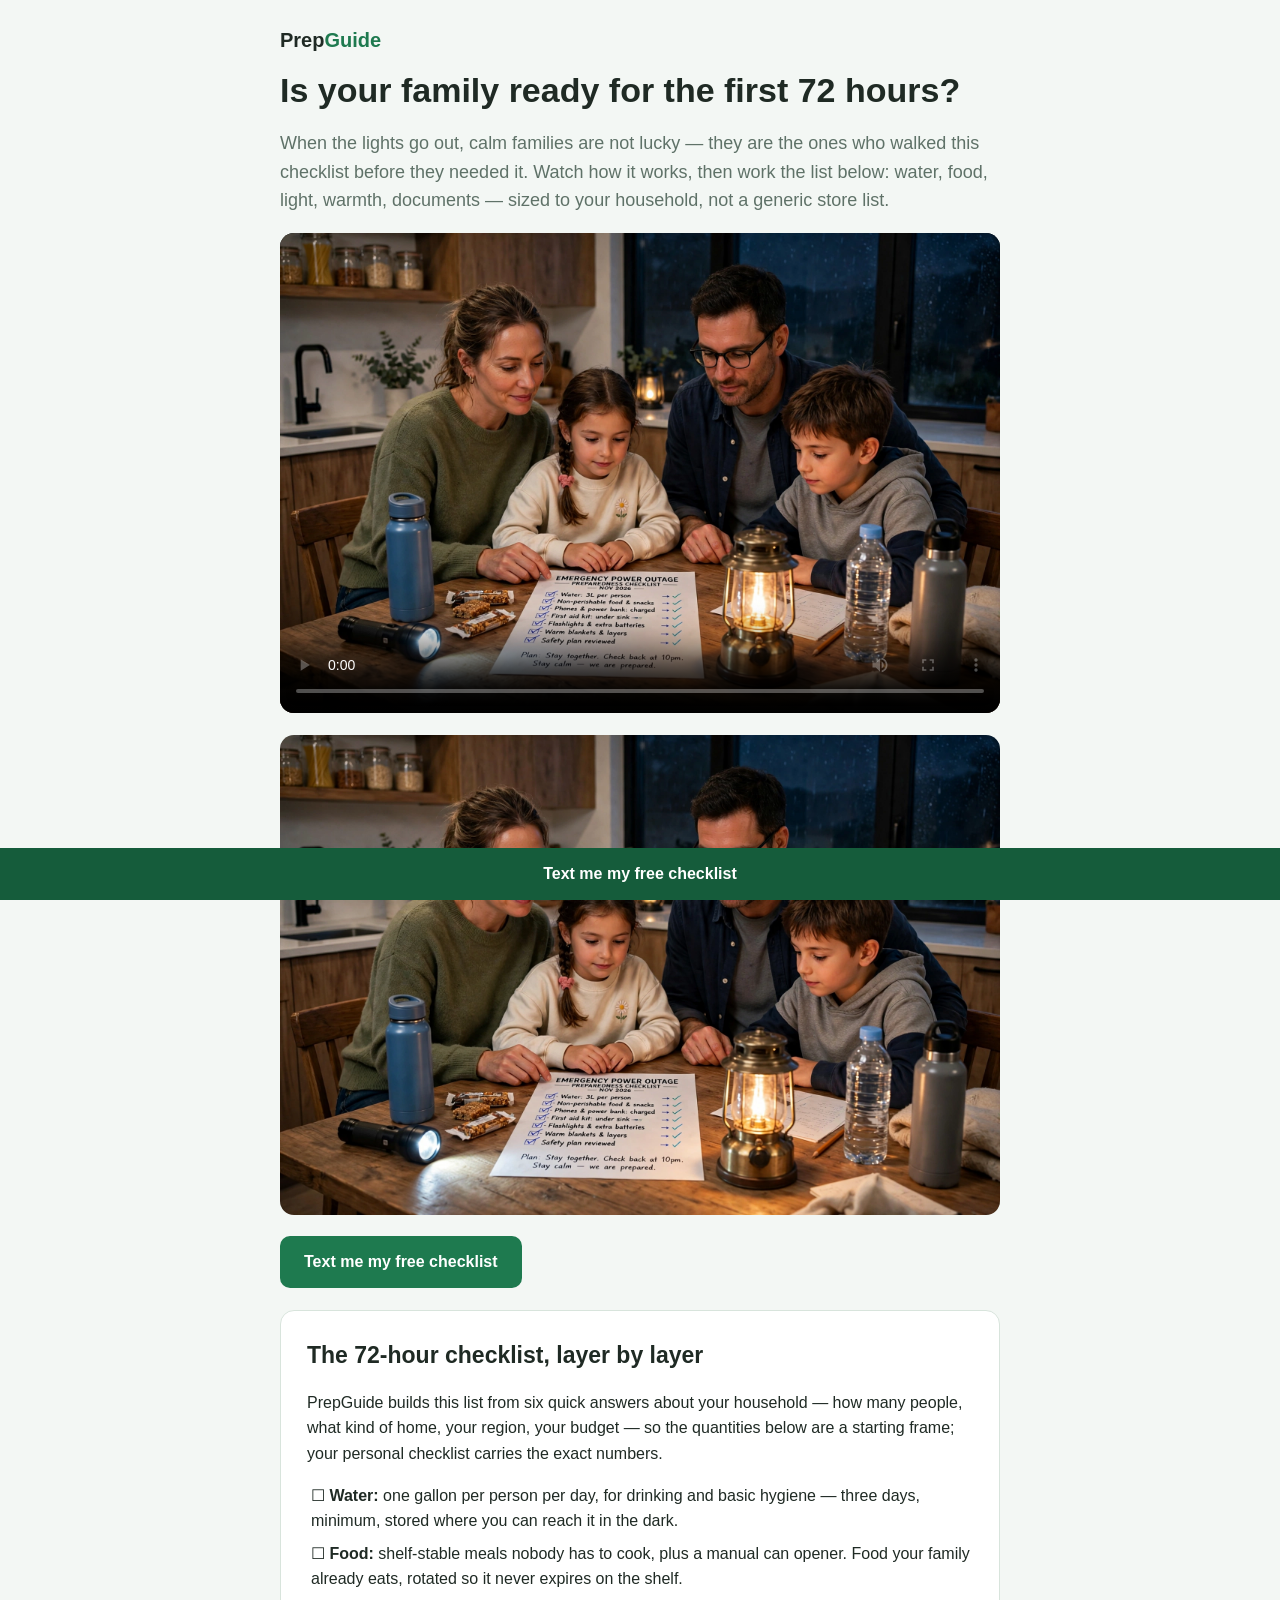
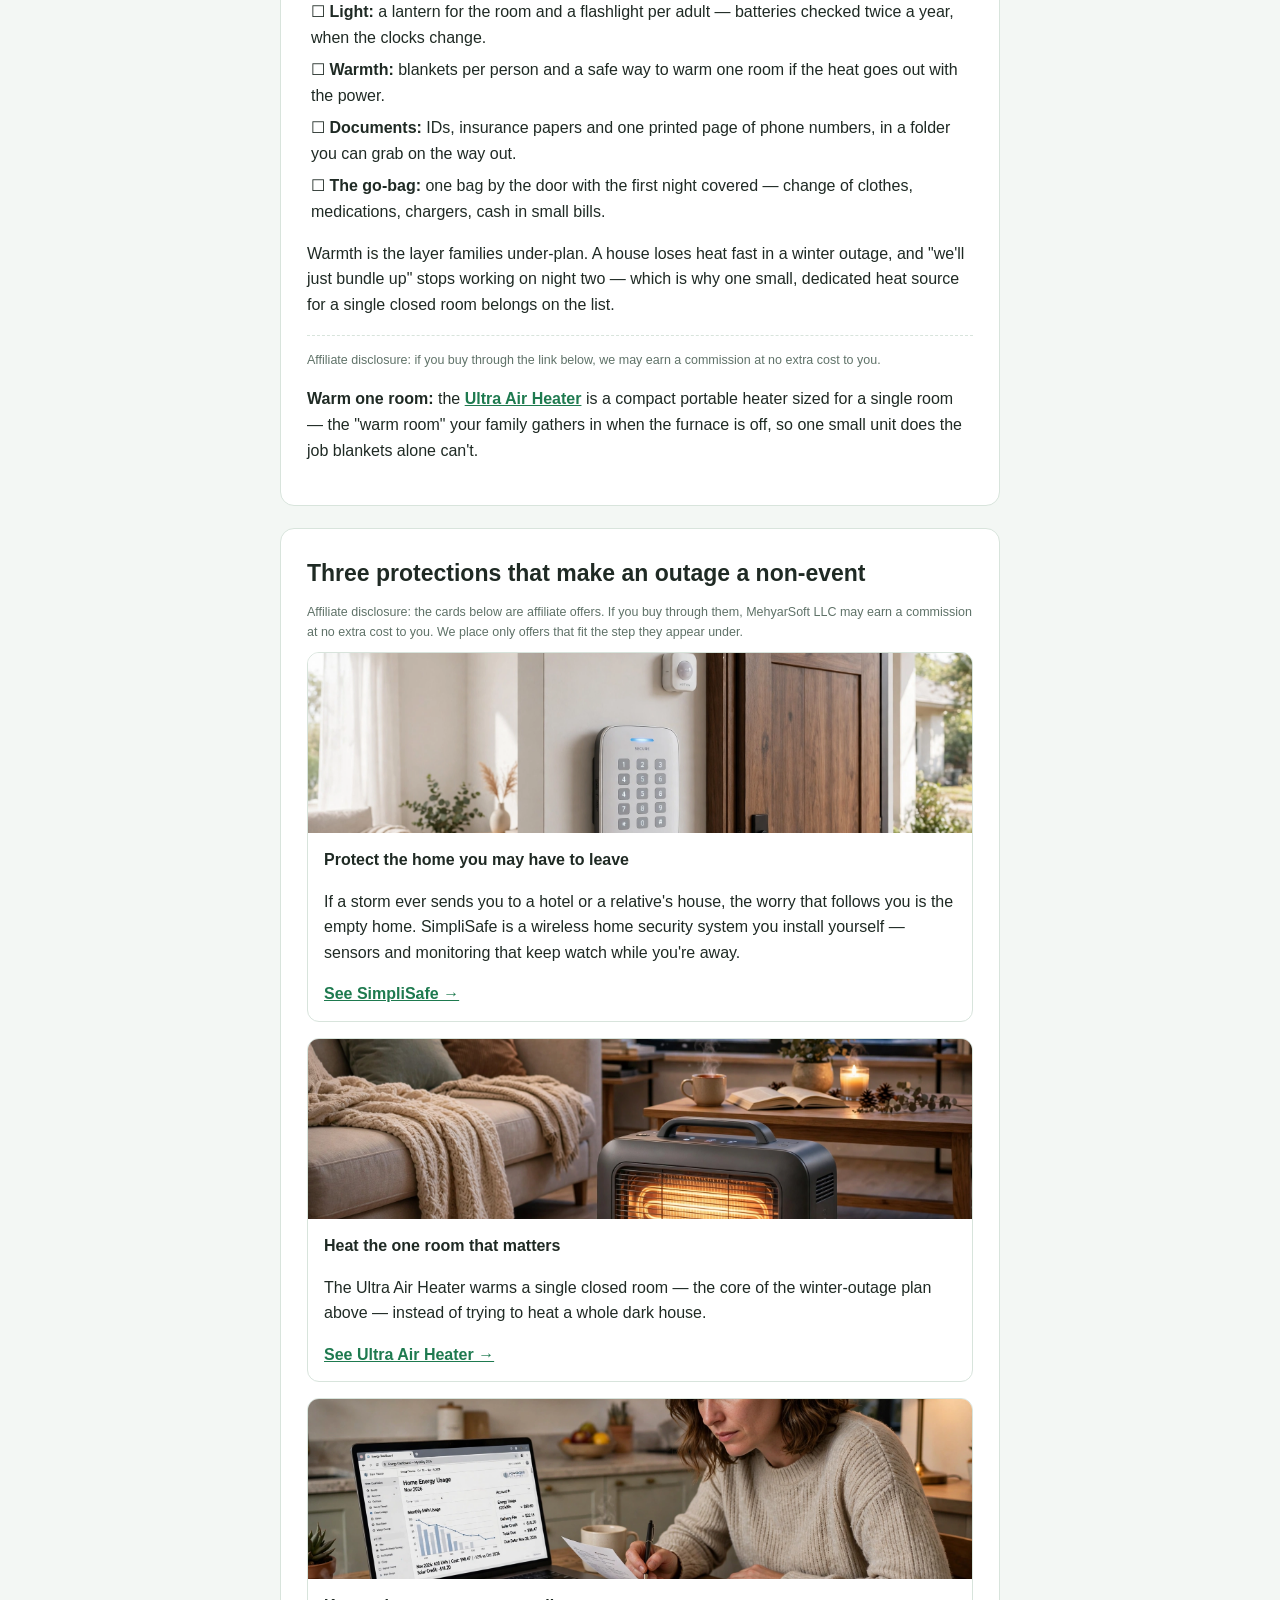
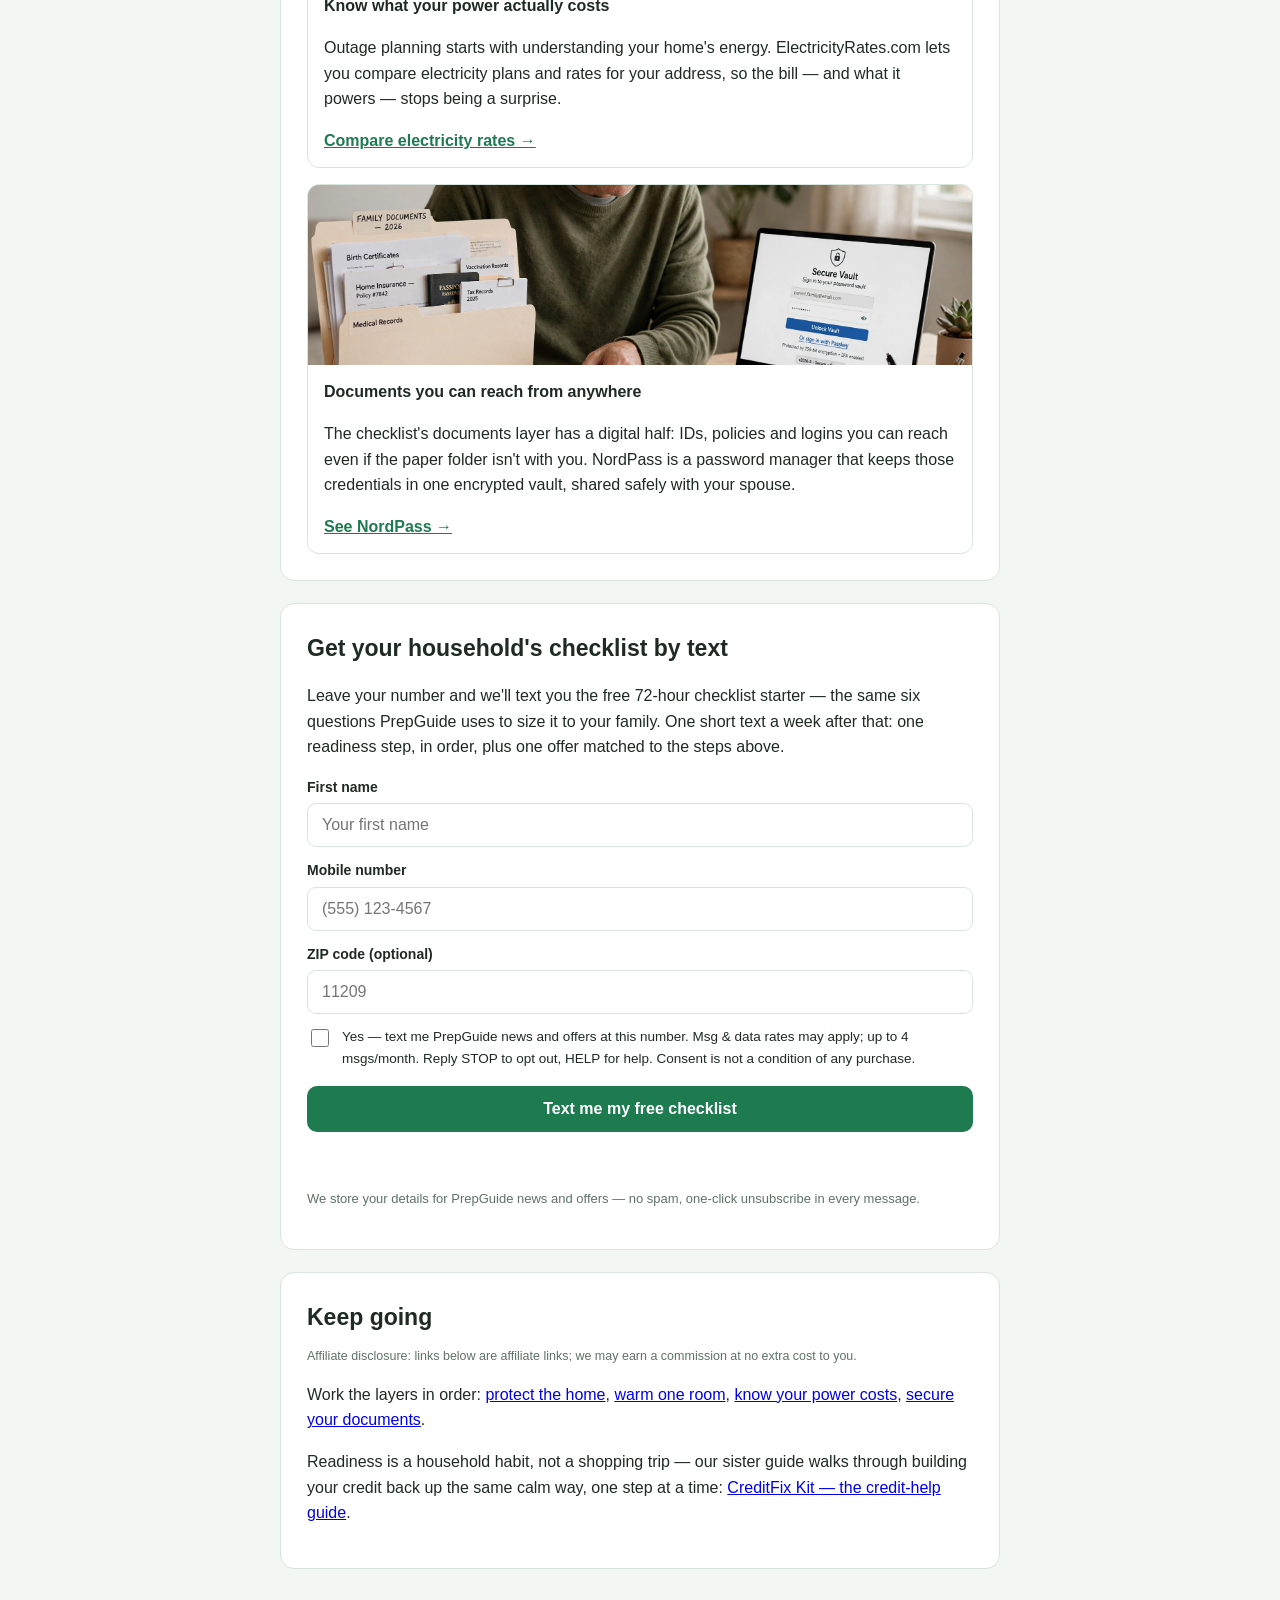
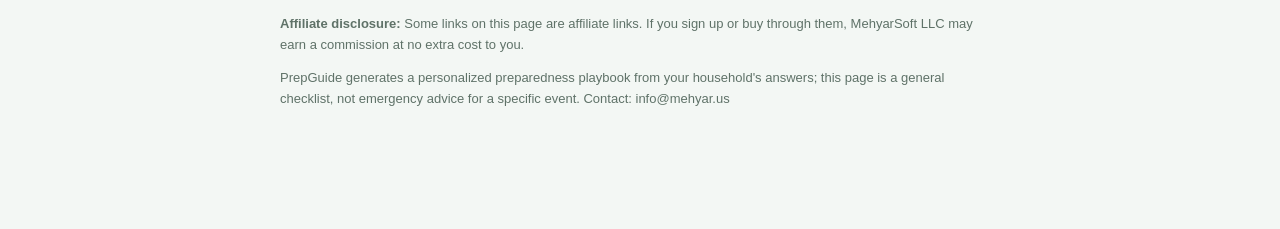
==== pwa/72-hour-ready/index.html @ e0c373b4 "LP-09 PrepGuide 72-hour-ready funnel page: subscribe-phone endpoint (prepguide_sms_subscribers) + si" ====
<!DOCTYPE html>
<html lang="en">
<head>
<meta charset="UTF-8">
<meta name="viewport" content="width=device-width, initial-scale=1.0">
<title>72-Hour Emergency Checklist for Your Family | PrepGuide</title>
<meta name="description" content="A free, household-sized 72-hour emergency checklist: water, food, light, warmth and documents — plus simple ways to protect your home before a storm or outage.">
<meta property="og:title" content="Is Your Family Ready for 72 Hours?">
<meta property="og:description" content="The calm family's checklist: water, food, light, warmth and documents, sized to your household — plus the home protections that make an outage a non-event.">
<meta property="og:type" content="article">
<meta property="og:url" content="https://prepguide.mehyar.us/72-hour-ready/">
<meta property="og:image" content="https://prepguide.mehyar.us/72-hour-ready/hero.webp">
<style>
:root{--ink:#1f2a24;--muted:#5f7268;--accent:#1e7a4f;--accent-dark:#155c3b;--bg:#f3f7f4;--card:#fff;--line:#d8e4dc;--ok:#177245}
*{box-sizing:border-box}body{margin:0;font-family:-apple-system,BlinkMacSystemFont,"Segoe UI",Roboto,Helvetica,Arial,sans-serif;color:var(--ink);background:var(--bg);line-height:1.6;padding-bottom:76px}
.wrap{max-width:760px;margin:0 auto;padding:0 20px}
.brand{font-weight:800;font-size:20px;padding:24px 0 4px}.brand span{color:var(--accent)}
h1{font-size:34px;line-height:1.2;margin:10px 0 12px}.hero p{font-size:18px;color:var(--muted)}
video{width:100%;border-radius:14px;background:#000}
.hero-img{width:100%;border-radius:14px;margin-top:14px}
.cta{display:inline-block;background:var(--accent);color:#fff;text-decoration:none;font-weight:700;padding:13px 24px;border-radius:10px;margin-top:14px}
section{background:var(--card);border:1px solid var(--line);border-radius:14px;padding:26px;margin:22px 0}
h2{font-size:23px;margin:0 0 10px}ul{padding-left:22px}li{margin-bottom:7px}
.disclosure{font-size:12.5px;color:var(--muted);margin:0 0 10px}
.cards{display:grid;gap:16px}.ocard{border:1px solid var(--line);border-radius:12px;overflow:hidden}.ocard img{width:100%;height:180px;object-fit:cover;display:block}.ocard div{padding:14px 16px}.ocard a{color:var(--accent);font-weight:700}
.affiliate{border-top:1px dashed var(--line);margin-top:18px;padding-top:14px}.affiliate a{color:var(--accent);font-weight:700}
form{display:grid;gap:12px}label{font-size:14px;font-weight:600;display:block;margin-bottom:5px}
input[type=text],input[type=tel]{width:100%;padding:12px 14px;border:1px solid var(--line);border-radius:9px;font-size:16px}
.consent{display:flex;gap:10px;align-items:flex-start;font-size:13.5px;font-weight:400}.consent input{margin-top:3px;width:18px;height:18px;flex:none}
button{background:var(--accent);color:#fff;border:0;border-radius:10px;padding:14px;font-size:16px;font-weight:700;cursor:pointer}
.form-note{font-size:13px;color:var(--muted)}.form-msg{font-size:14px;min-height:20px}.form-msg.ok{color:var(--ok)}.form-msg.err{color:#b3261e}
footer{font-size:13px;color:var(--muted);padding:10px 0 30px}
.sticky{position:fixed;left:0;right:0;bottom:0;background:var(--accent-dark);text-align:center;padding:13px}.sticky a{color:#fff;font-weight:700;text-decoration:none}
.check li{list-style:none}.check ul{padding-left:4px}.check li::before{content:"☐ "}
</style>
</head>
<body>
<div class="wrap">

<!-- STEP 1 HERO -->
<div class="hero">
<div class="brand">Prep<span>Guide</span></div>
<h1>Is your family ready for the first 72 hours?</h1>
<p>When the lights go out, calm families are not lucky — they are the ones who walked this checklist before they needed it. Watch how it works, then work the list below: water, food, light, warmth, documents — sized to your household, not a generic store list.</p>
<video controls preload="metadata" poster="hero.webp" src="https://cdn.mehyar.us/prepguide/72-hour-ready.mp4"></video>
<img class="hero-img" src="hero.webp" alt="A calm family around a kitchen table with a lantern, water bottles and a printed checklist during a power outage">
<br><a class="cta" href="#text-signup">Text me my free checklist</a>
</div>

<!-- STEP 2 VALUE — THE CHECKLIST + WOVEN OFFER -->
<section class="check">
<h2>The 72-hour checklist, layer by layer</h2>
<p>PrepGuide builds this list from six quick answers about your household — how many people, what kind of home, your region, your budget — so the quantities below are a starting frame; your personal checklist carries the exact numbers.</p>
<ul>
<li><b>Water:</b> one gallon per person per day, for drinking and basic hygiene — three days, minimum, stored where you can reach it in the dark.</li>
<li><b>Food:</b> shelf-stable meals nobody has to cook, plus a manual can opener. Food your family already eats, rotated so it never expires on the shelf.</li>
<li><b>Light:</b> a lantern for the room and a flashlight per adult — batteries checked twice a year, when the clocks change.</li>
<li><b>Warmth:</b> blankets per person and a safe way to warm one room if the heat goes out with the power.</li>
<li><b>Documents:</b> IDs, insurance papers and one printed page of phone numbers, in a folder you can grab on the way out.</li>
<li><b>The go-bag:</b> one bag by the door with the first night covered — change of clothes, medications, chargers, cash in small bills.</li>
</ul>
<p>Warmth is the layer families under-plan. A house loses heat fast in a winter outage, and "we'll just bundle up" stops working on night two — which is why one small, dedicated heat source for a single closed room belongs on the list.</p>
<div class="affiliate">
<p class="disclosure">Affiliate disclosure: if you buy through the link below, we may earn a commission at no extra cost to you.</p>
<p><b>Warm one room:</b> the <a href="https://go.mehyar.us/2d6892ed54e9" rel="sponsored" target="_blank">Ultra Air Heater</a> is a compact portable heater sized for a single room — the "warm room" your family gathers in when the furnace is off, so one small unit does the job blankets alone can't.</p>
</div>
</section>

<!-- STEP 3 OFFER CARDS -->
<section>
<h2>Three protections that make an outage a non-event</h2>
<p class="disclosure">Affiliate disclosure: the cards below are affiliate offers. If you buy through them, MehyarSoft LLC may earn a commission at no extra cost to you. We place only offers that fit the step they appear under.</p>
<div class="cards">
<div class="ocard"><img src="card-simplisafe.webp" alt="Modern wireless home security keypad and sensors mounted beside a front door"><div><b>Protect the home you may have to leave</b><p>If a storm ever sends you to a hotel or a relative's house, the worry that follows you is the empty home. SimpliSafe is a wireless home security system you install yourself — sensors and monitoring that keep watch while you're away.</p><a href="https://go.mehyar.us/48180537b679" rel="sponsored" target="_blank">See SimpliSafe →</a></div></div>
<div class="ocard"><img src="card-heater.webp" alt="Compact portable space heater glowing warmly in a cozy living room"><div><b>Heat the one room that matters</b><p>The Ultra Air Heater warms a single closed room — the core of the winter-outage plan above — instead of trying to heat a whole dark house.</p><a href="https://go.mehyar.us/2d6892ed54e9" rel="sponsored" target="_blank">See Ultra Air Heater →</a></div></div>
<div class="ocard"><img src="card-electricity.webp" alt="Homeowner reviewing an electricity bill on a laptop with a calculator"><div><b>Know what your power actually costs</b><p>Outage planning starts with understanding your home's energy. ElectricityRates.com lets you compare electricity plans and rates for your address, so the bill — and what it powers — stops being a surprise.</p><a href="https://go.mehyar.us/49cd5eb882ee" rel="sponsored" target="_blank">Compare electricity rates →</a></div></div>
<div class="ocard"><img src="card-nordpass.webp" alt="Parent organizing important documents in a folder beside a laptop with a secure vault login"><div><b>Documents you can reach from anywhere</b><p>The checklist's documents layer has a digital half: IDs, policies and logins you can reach even if the paper folder isn't with you. NordPass is a password manager that keeps those credentials in one encrypted vault, shared safely with your spouse.</p><a href="https://go.mehyar.us/d0df22c282bb" rel="sponsored" target="_blank">See NordPass →</a></div></div>
</div>
</section>

<!-- STEP 4 SIGNUP -->
<section id="text-signup">
<h2>Get your household's checklist by text</h2>
<p>Leave your number and we'll text you the free 72-hour checklist starter — the same six questions PrepGuide uses to size it to your family. One short text a week after that: one readiness step, in order, plus one offer matched to the steps above.</p>
<form id="sms-form" novalidate>
<div><label for="f-name">First name</label><input type="text" id="f-name" name="first_name" autocomplete="given-name" placeholder="Your first name"></div>
<div><label for="f-phone">Mobile number</label><input type="tel" id="f-phone" name="phone" autocomplete="tel" placeholder="(555) 123-4567" required></div>
<div><label for="f-zip">ZIP code (optional)</label><input type="text" id="f-zip" name="zip" autocomplete="postal-code" inputmode="numeric" placeholder="11209"></div>
<label class="consent" for="f-consent"><input type="checkbox" id="f-consent" name="sms_consent" value="true"><span>Yes — text me PrepGuide news and offers at this number. Msg &amp; data rates may apply; up to 4 msgs/month. Reply STOP to opt out, HELP for help. Consent is not a condition of any purchase.</span></label>
<button type="submit">Text me my free checklist</button>
<div class="form-msg" id="form-msg" role="status"></div>
<p class="form-note">We store your details for PrepGuide news and offers — no spam, one-click unsubscribe in every message.</p>
</form>
</section>

<!-- STEP 5 MORE / EXIT -->
<section>
<h2>Keep going</h2>
<p class="disclosure">Affiliate disclosure: links below are affiliate links; we may earn a commission at no extra cost to you.</p>
<p>Work the layers in order: <a href="https://go.mehyar.us/48180537b679" rel="sponsored" target="_blank">protect the home</a>, <a href="https://go.mehyar.us/2d6892ed54e9" rel="sponsored" target="_blank">warm one room</a>, <a href="https://go.mehyar.us/49cd5eb882ee" rel="sponsored" target="_blank">know your power costs</a>, <a href="https://go.mehyar.us/d0df22c282bb" rel="sponsored" target="_blank">secure your documents</a>.</p>
<p>Readiness is a household habit, not a shopping trip — our sister guide walks through building your credit back up the same calm way, one step at a time: <a href="https://creditfixkit.mehyar.us/credit-help/">CreditFix Kit — the credit-help guide</a>.</p>
</section>

<footer>
<p><b>Affiliate disclosure:</b> Some links on this page are affiliate links. If you sign up or buy through them, MehyarSoft LLC may earn a commission at no extra cost to you.</p>
<p>PrepGuide generates a personalized preparedness playbook from your household's answers; this page is a general checklist, not emergency advice for a specific event. Contact: info@mehyar.us</p>
</footer>
</div>
<div class="sticky"><a href="#text-signup">Text me my free checklist</a></div>
<script>
document.getElementById('sms-form').addEventListener('submit', async function(e){e.preventDefault();var msg=document.getElementById('form-msg');var phone=document.getElementById('f-phone').value.trim();var consent=document.getElementById('f-consent').checked;msg.className='form-msg';if(!phone){msg.classList.add('err');msg.textContent='Please enter your mobile number.';return;}if(!consent){msg.classList.add('err');msg.textContent='Please tick the consent box so we are allowed to text you.';return;}var payload={phone:phone,first_name:document.getElementById('f-name').value.trim(),zip:document.getElementById('f-zip').value.trim(),sms_consent:true,source:'72-hour-ready',consent_version:'fleet-sms-v1-2026-11-21'};try{var res=await fetch('https://prepguide.mehyar.us/api/subscribe-phone',{method:'POST',headers:{'Content-Type':'application/json'},body:JSON.stringify(payload)});var data=await res.json();if(data&&data.ok){msg.classList.add('ok');msg.textContent='You are in — watch for a confirmation text. Reply STOP anytime to end.';e.target.reset();}else{msg.classList.add('err');msg.textContent='Something went wrong: '+((data&&data.error)||'please try again.');}}catch(err){msg.classList.add('err');msg.textContent='Could not reach the signup service — please try again in a moment.';}});
</script>
</body>
</html>
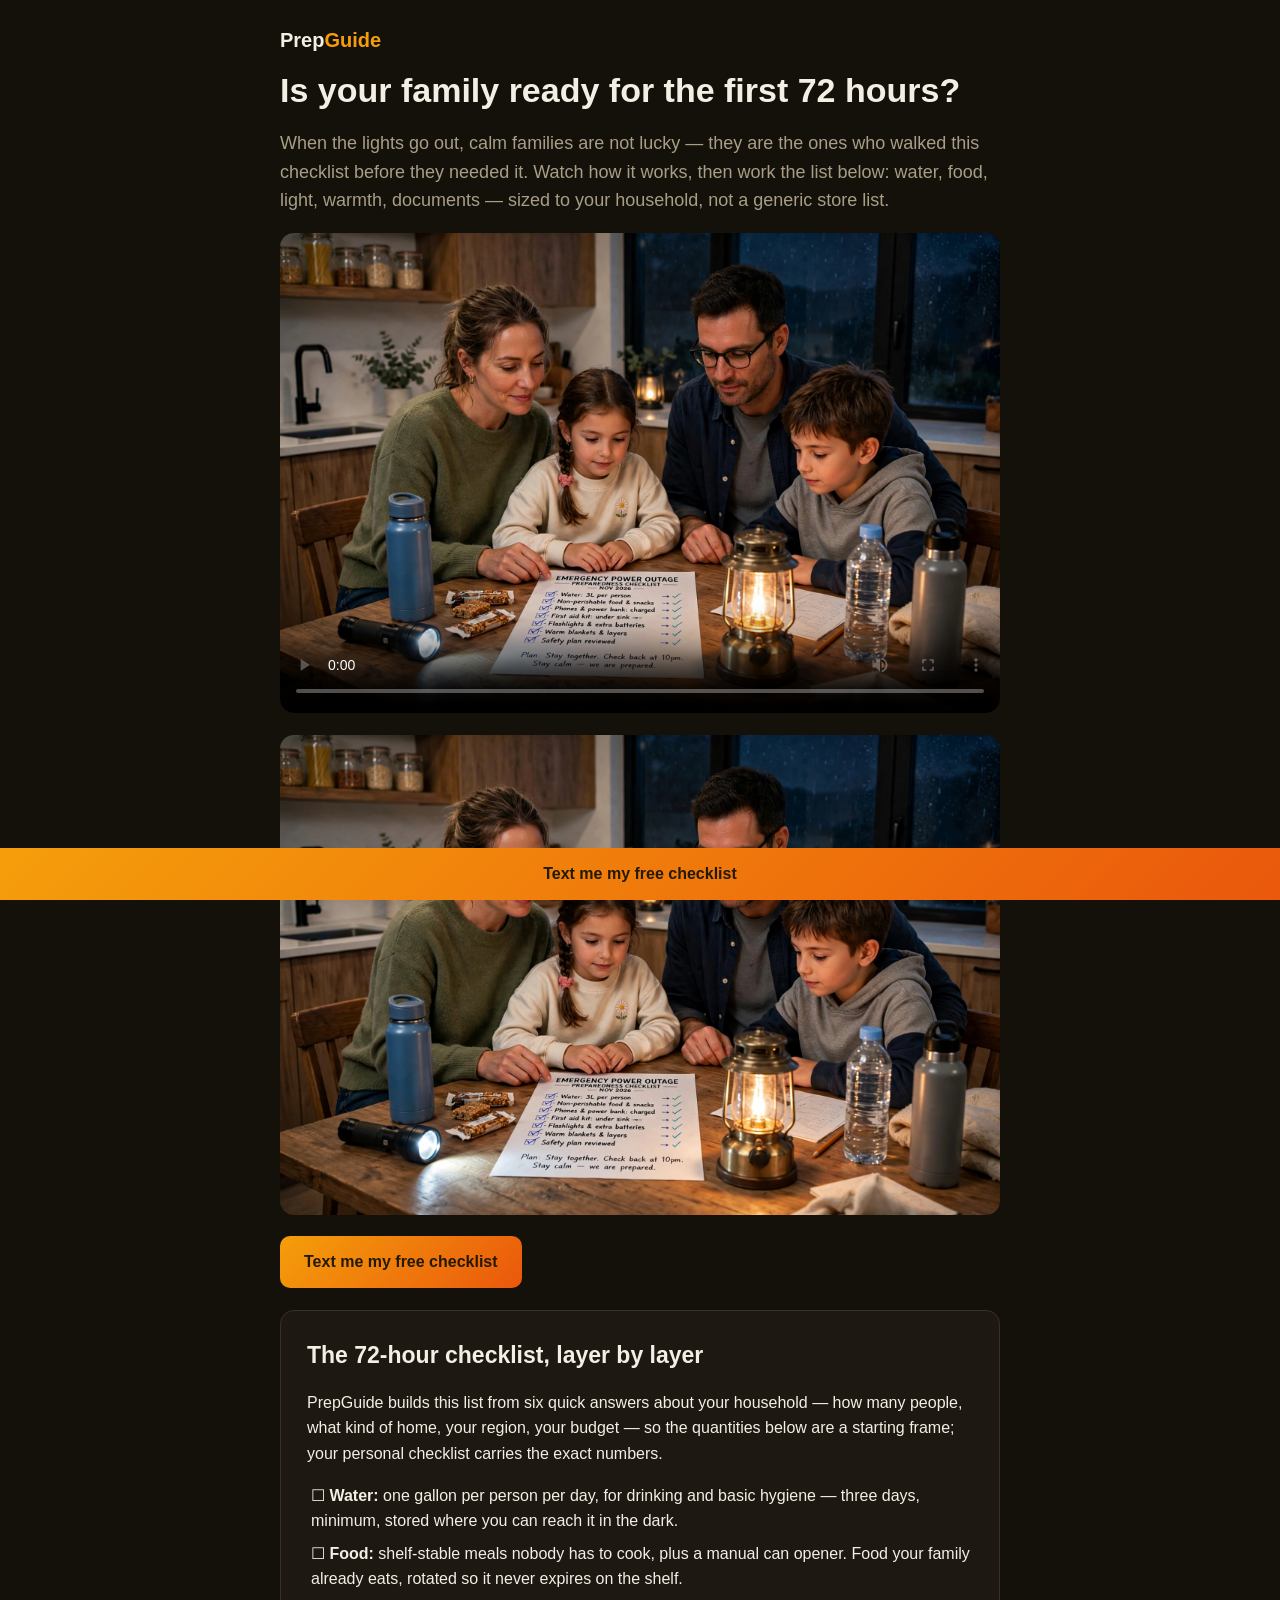
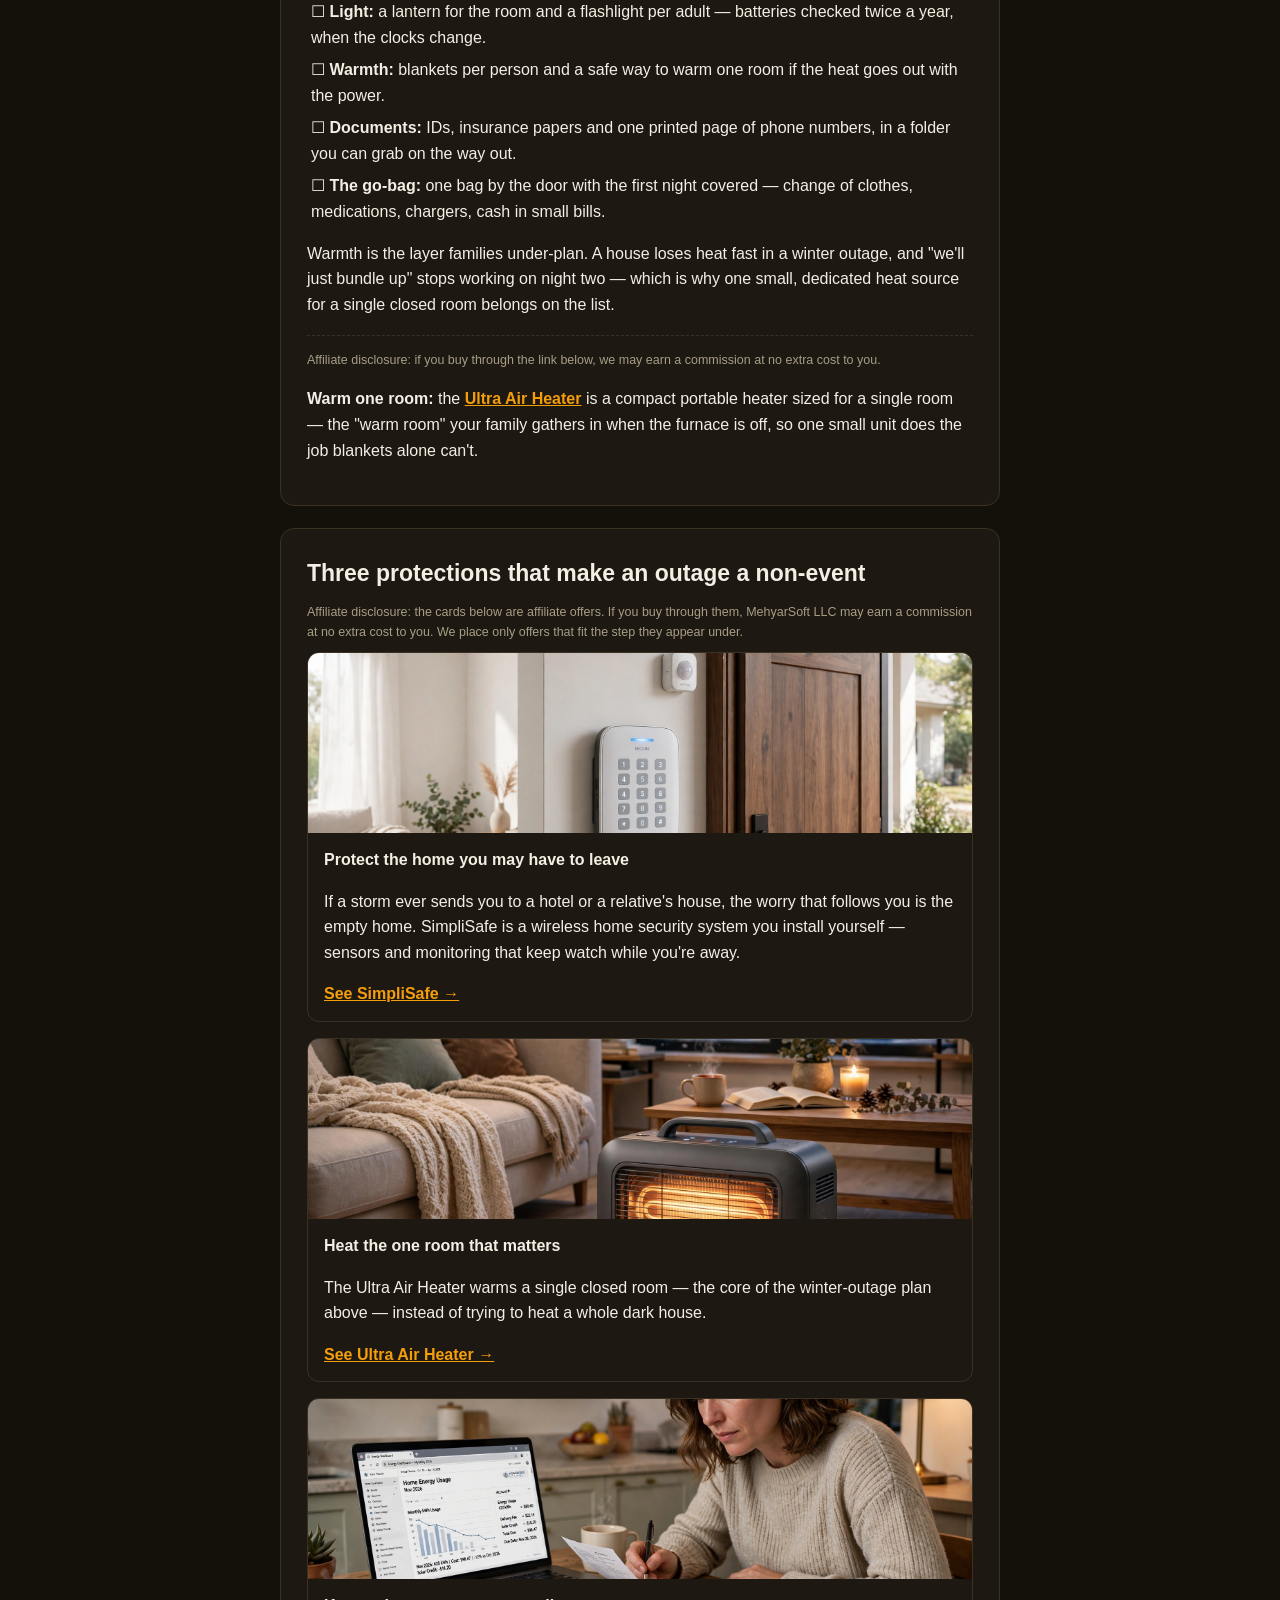
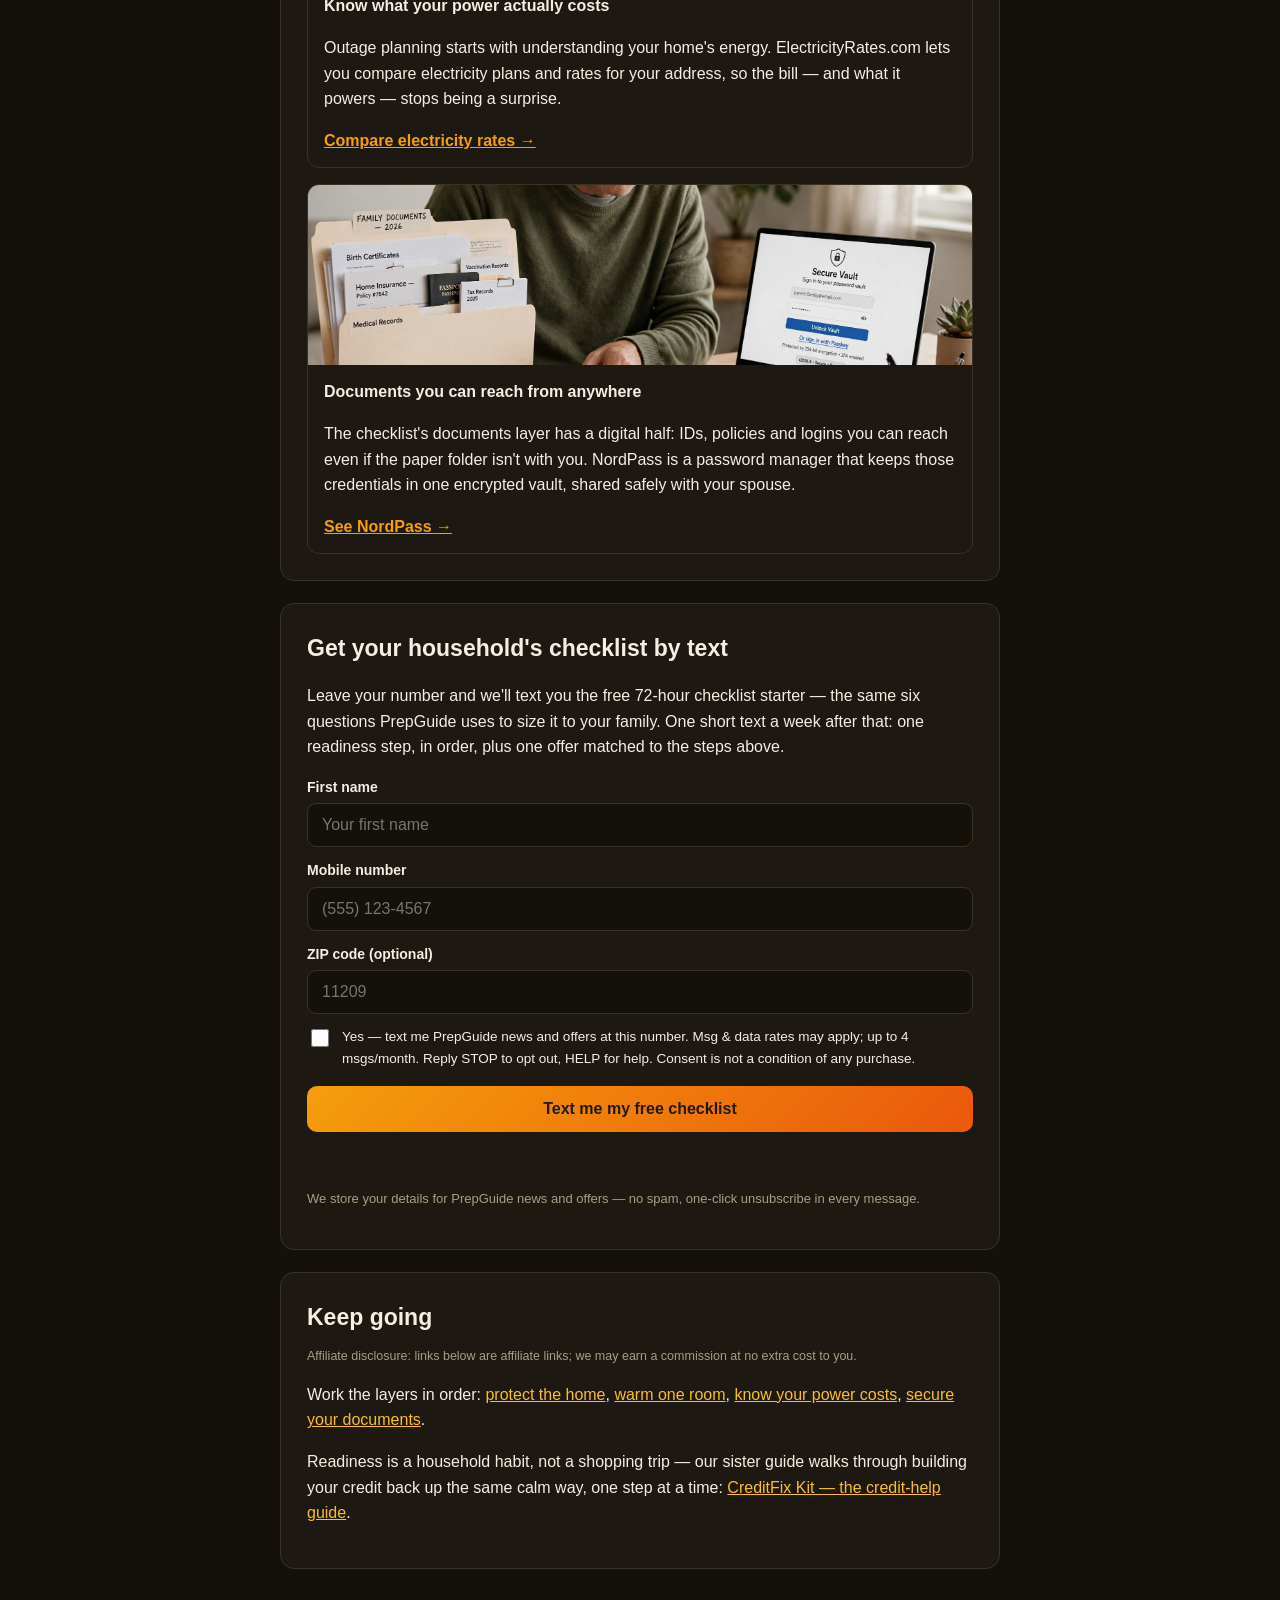
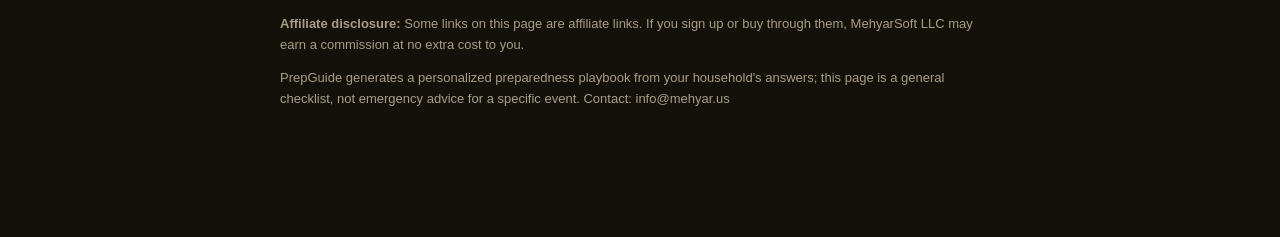
==== commit 74821cd3: "72-hour-ready: restyle to the PrepGuide host theme (dark amber gradient) + 84px sticky-bar clearance" ====
--- a/pwa/72-hour-ready/index.html
+++ b/pwa/72-hour-ready/index.html
@@ -12,7 +12,7 @@
 <meta property="og:image" content="https://prepguide.mehyar.us/72-hour-ready/hero.webp">
 <style>
 :root{--ink:#1f2a24;--muted:#5f7268;--accent:#1e7a4f;--accent-dark:#155c3b;--bg:#f3f7f4;--card:#fff;--line:#d8e4dc;--ok:#177245}
-*{box-sizing:border-box}body{margin:0;font-family:-apple-system,BlinkMacSystemFont,"Segoe UI",Roboto,Helvetica,Arial,sans-serif;color:var(--ink);background:var(--bg);line-height:1.6;padding-bottom:76px}
+*{box-sizing:border-box}body{margin:0;font-family:-apple-system,BlinkMacSystemFont,"Segoe UI",Roboto,Helvetica,Arial,sans-serif;color:var(--ink);background:var(--bg);line-height:1.6;padding-bottom:84px}
 .wrap{max-width:760px;margin:0 auto;padding:0 20px}
 .brand{font-weight:800;font-size:20px;padding:24px 0 4px}.brand span{color:var(--accent)}
 h1{font-size:34px;line-height:1.2;margin:10px 0 12px}.hero p{font-size:18px;color:var(--muted)}
@@ -32,6 +32,15 @@
 footer{font-size:13px;color:var(--muted);padding:10px 0 30px}
 .sticky{position:fixed;left:0;right:0;bottom:0;background:var(--accent-dark);text-align:center;padding:13px}.sticky a{color:#fff;font-weight:700;text-decoration:none}
 .check li{list-style:none}.check ul{padding-left:4px}.check li::before{content:"☐ "}
+
+/* HOST THEME — matched to the host product's own theme (Mayor's theme-matching ruling, 2026-11-22) */
+:root{--ink:#f4efe4;--muted:#a89e86;--accent:#f59e0b;--accent-dark:#92400e;--bg:#14110b;--card:#1d1811;--line:#3b3122;--ok:#34d399}
+a{color:#fbbf24}
+.cta,button{background:linear-gradient(135deg,#f59e0b,#ea580c);color:#231a02}
+input[type=text],input[type=tel]{background:#14110b;color:var(--ink)}
+.form-msg.err{color:#fb7185}
+.sticky{background:linear-gradient(135deg,#f59e0b,#ea580c)}
+.sticky a{color:#231a02}
 </style>
 </head>
 <body>
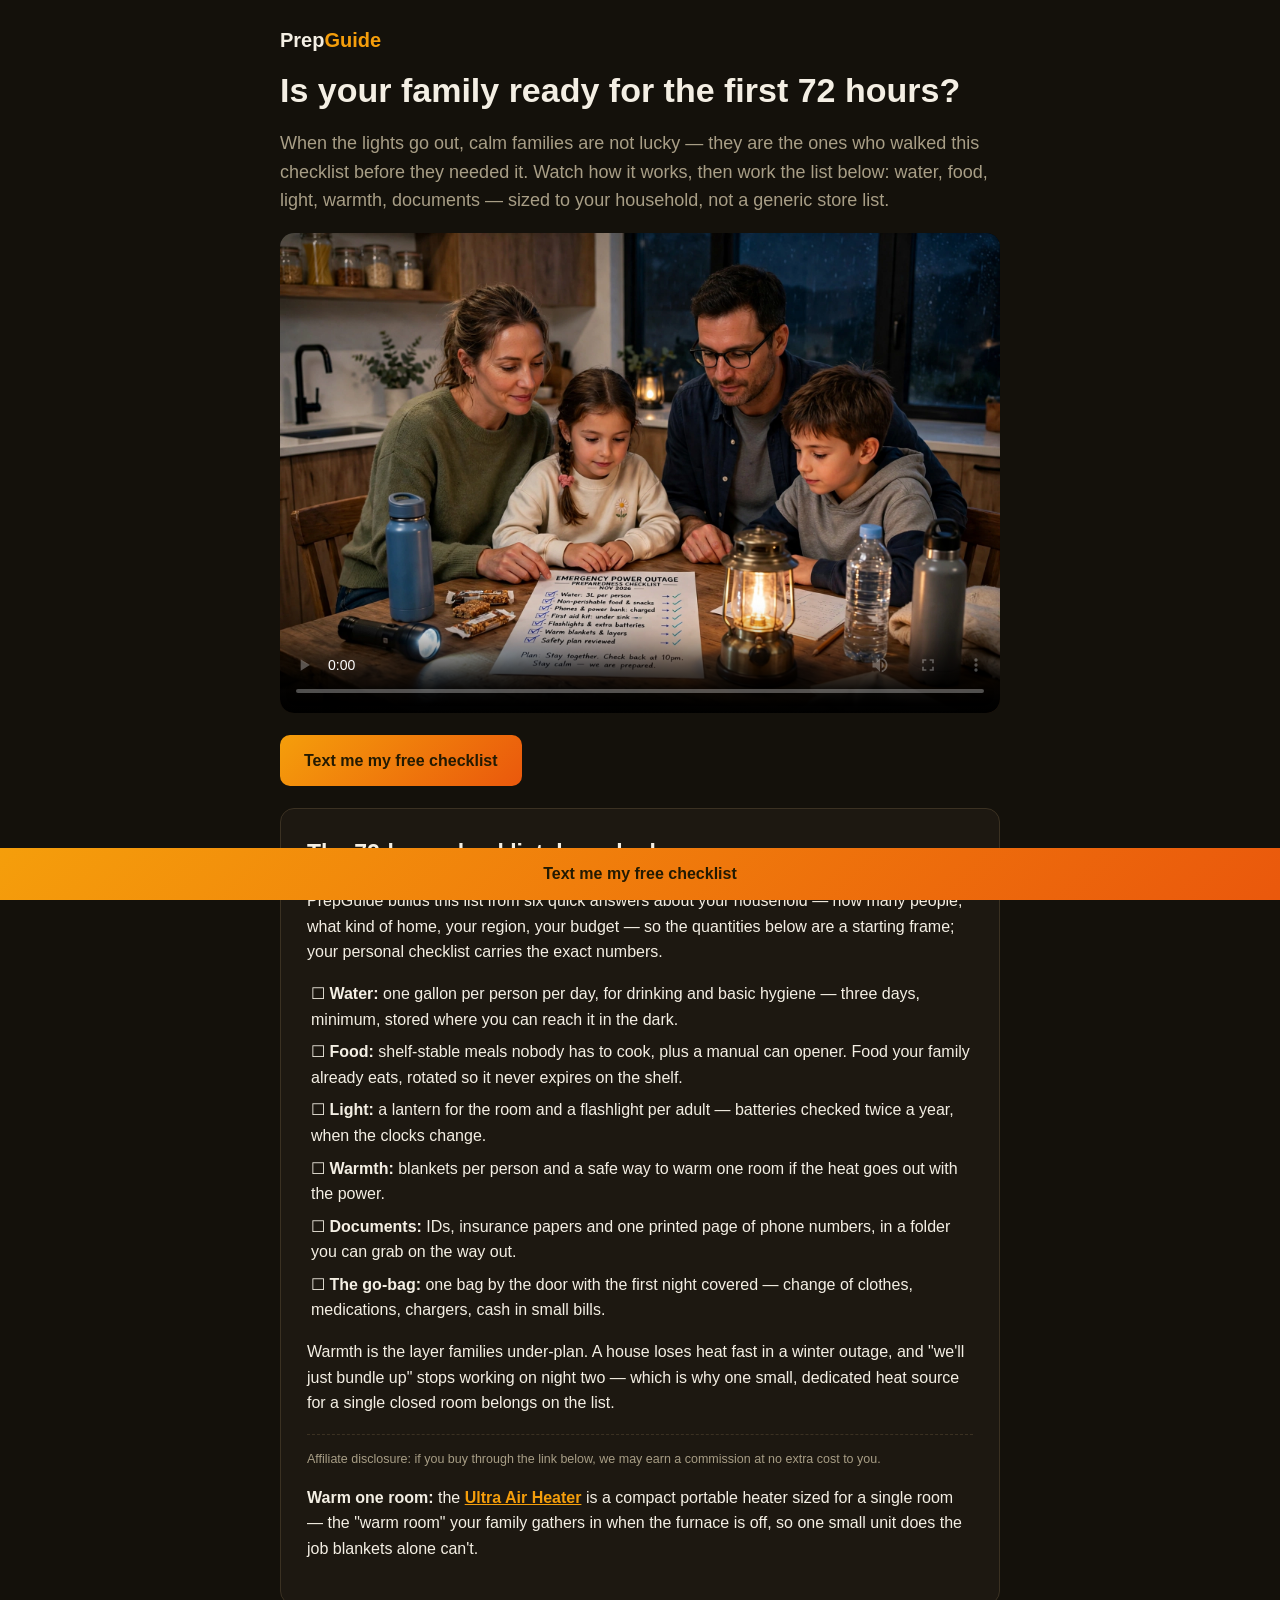
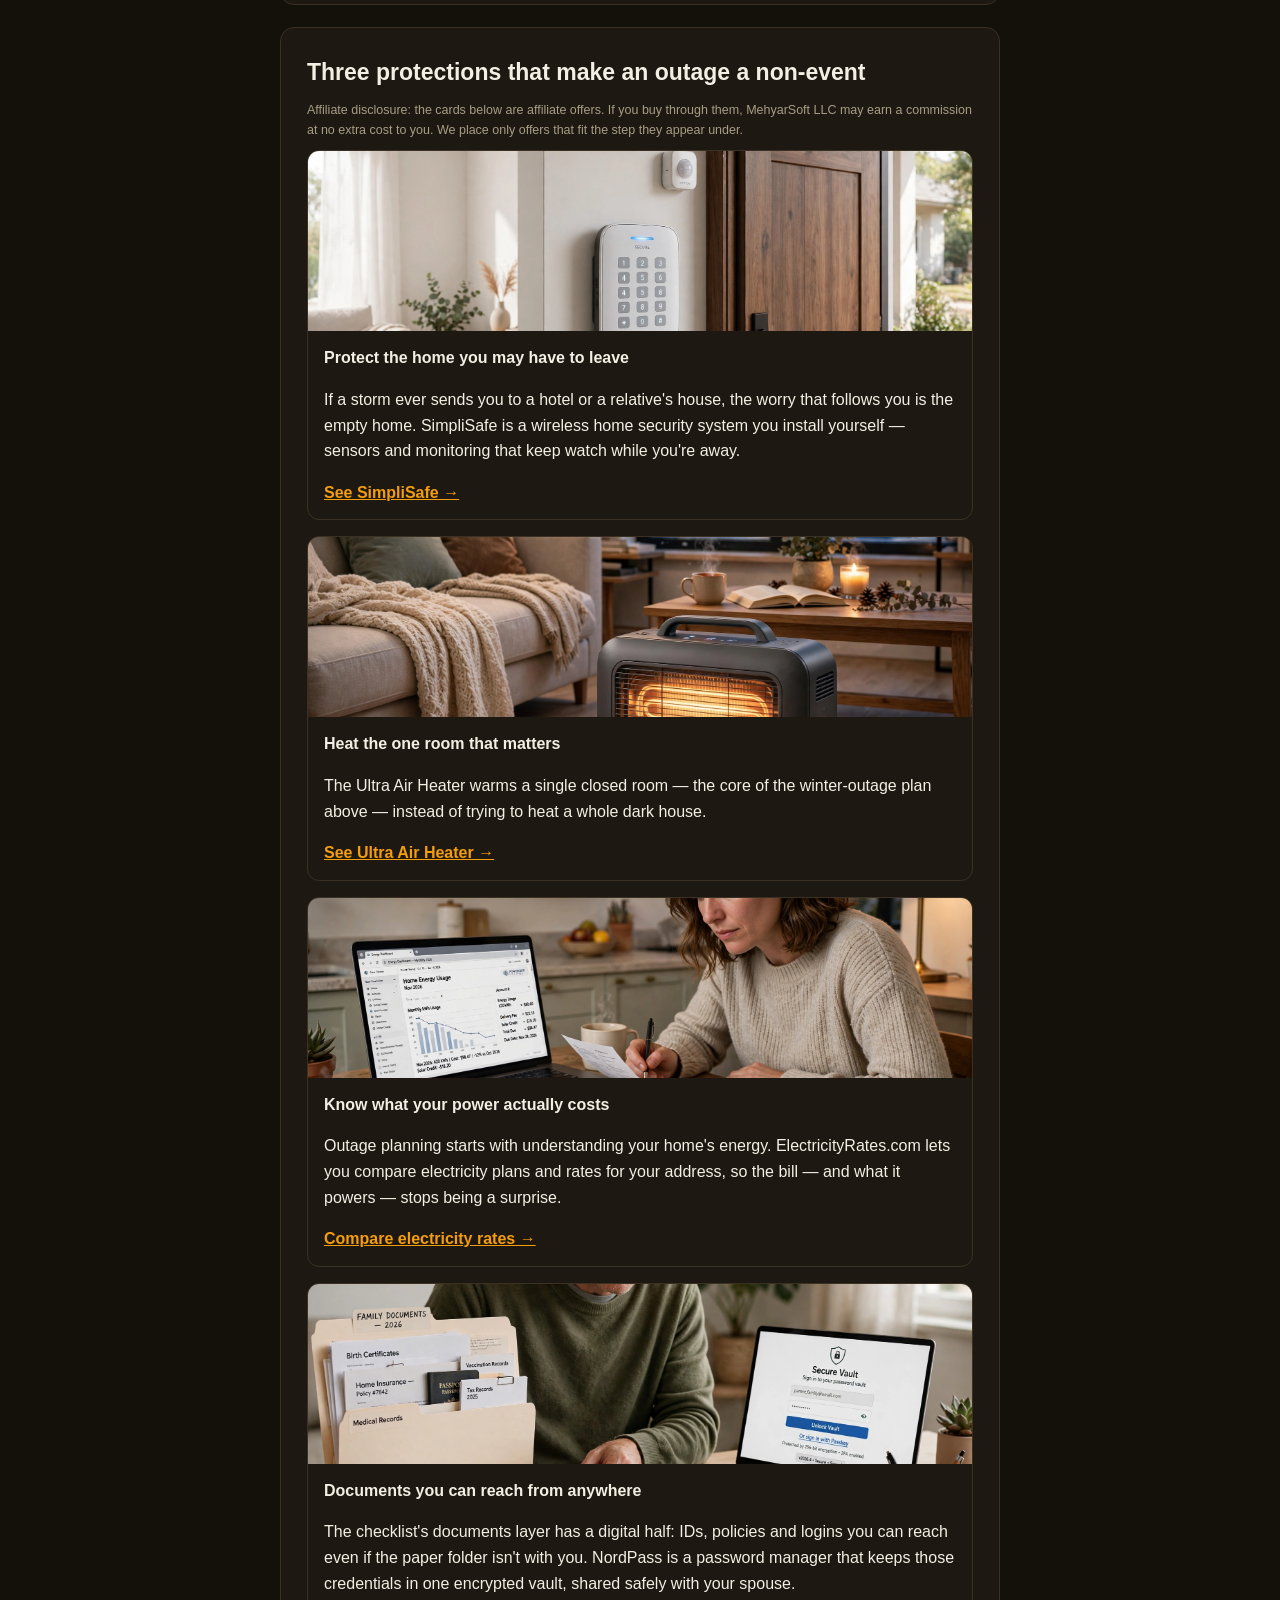
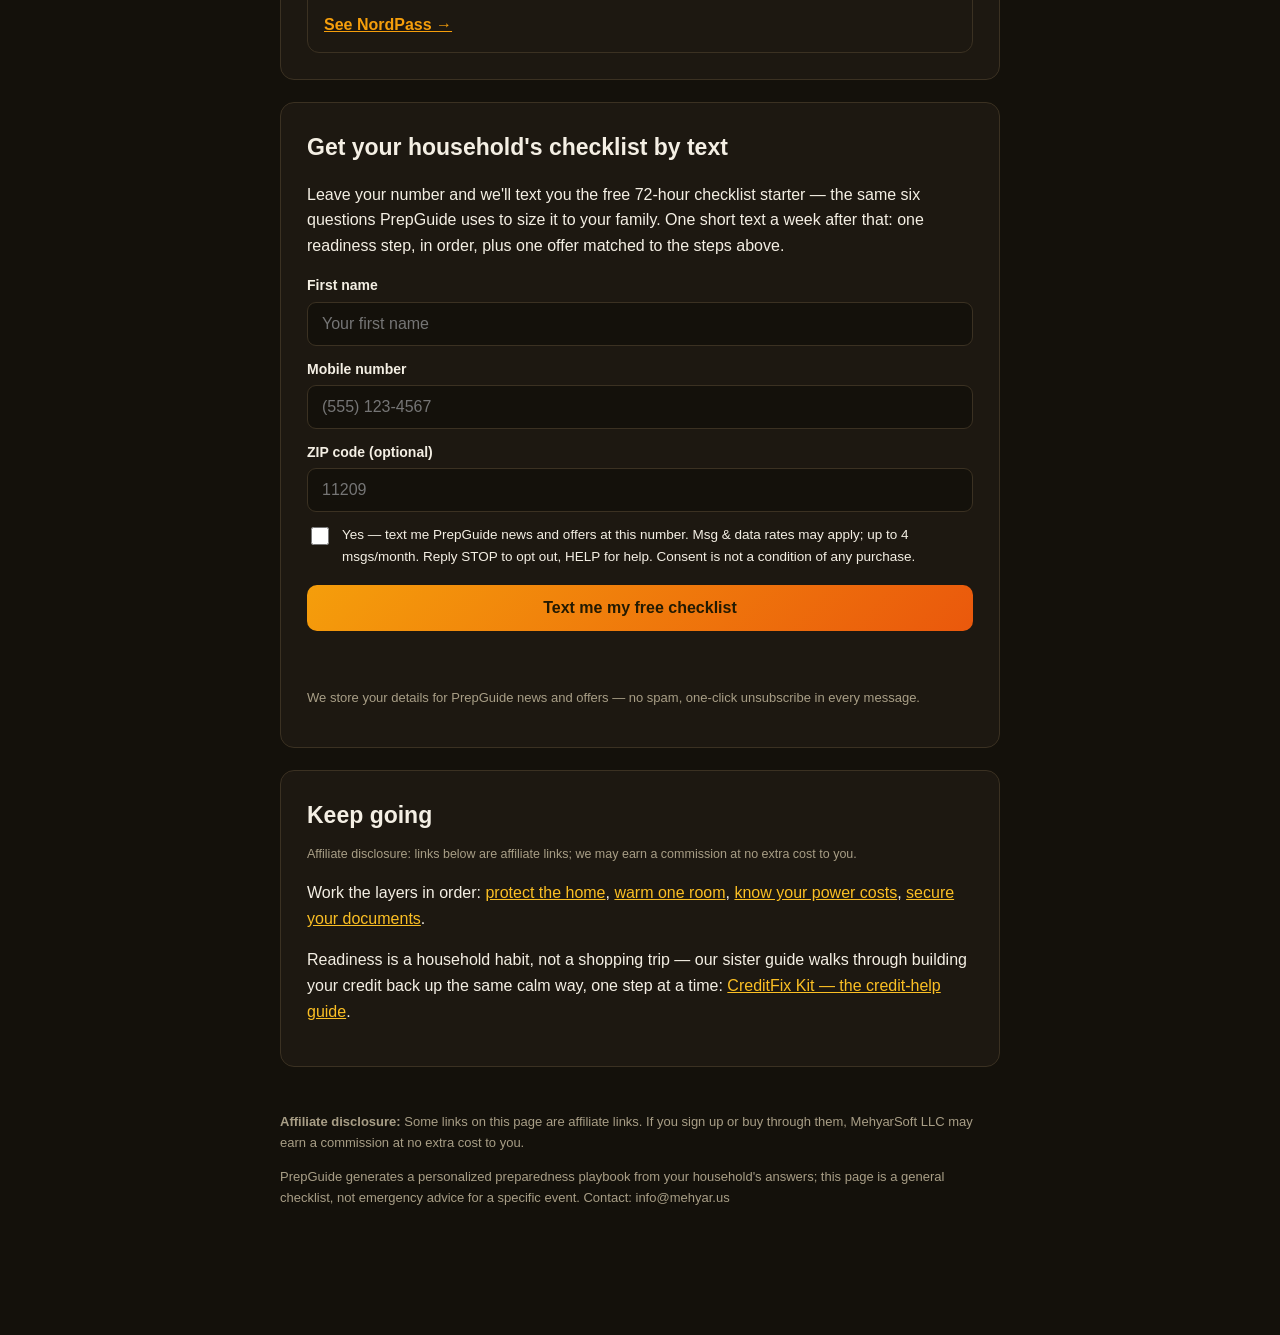
==== commit fb25334c: "Hero cleanup (Mayor order via Affiliate): remove duplicated hero-img element. Product Chief 2026-11-" ====
--- a/pwa/72-hour-ready/index.html
+++ b/pwa/72-hour-ready/index.html
@@ -52,7 +52,6 @@
 <h1>Is your family ready for the first 72 hours?</h1>
 <p>When the lights go out, calm families are not lucky — they are the ones who walked this checklist before they needed it. Watch how it works, then work the list below: water, food, light, warmth, documents — sized to your household, not a generic store list.</p>
 <video controls preload="metadata" poster="hero.webp" src="https://cdn.mehyar.us/prepguide/72-hour-ready.mp4"></video>
-<img class="hero-img" src="hero.webp" alt="A calm family around a kitchen table with a lantern, water bottles and a printed checklist during a power outage">
 <br><a class="cta" href="#text-signup">Text me my free checklist</a>
 </div>
 
